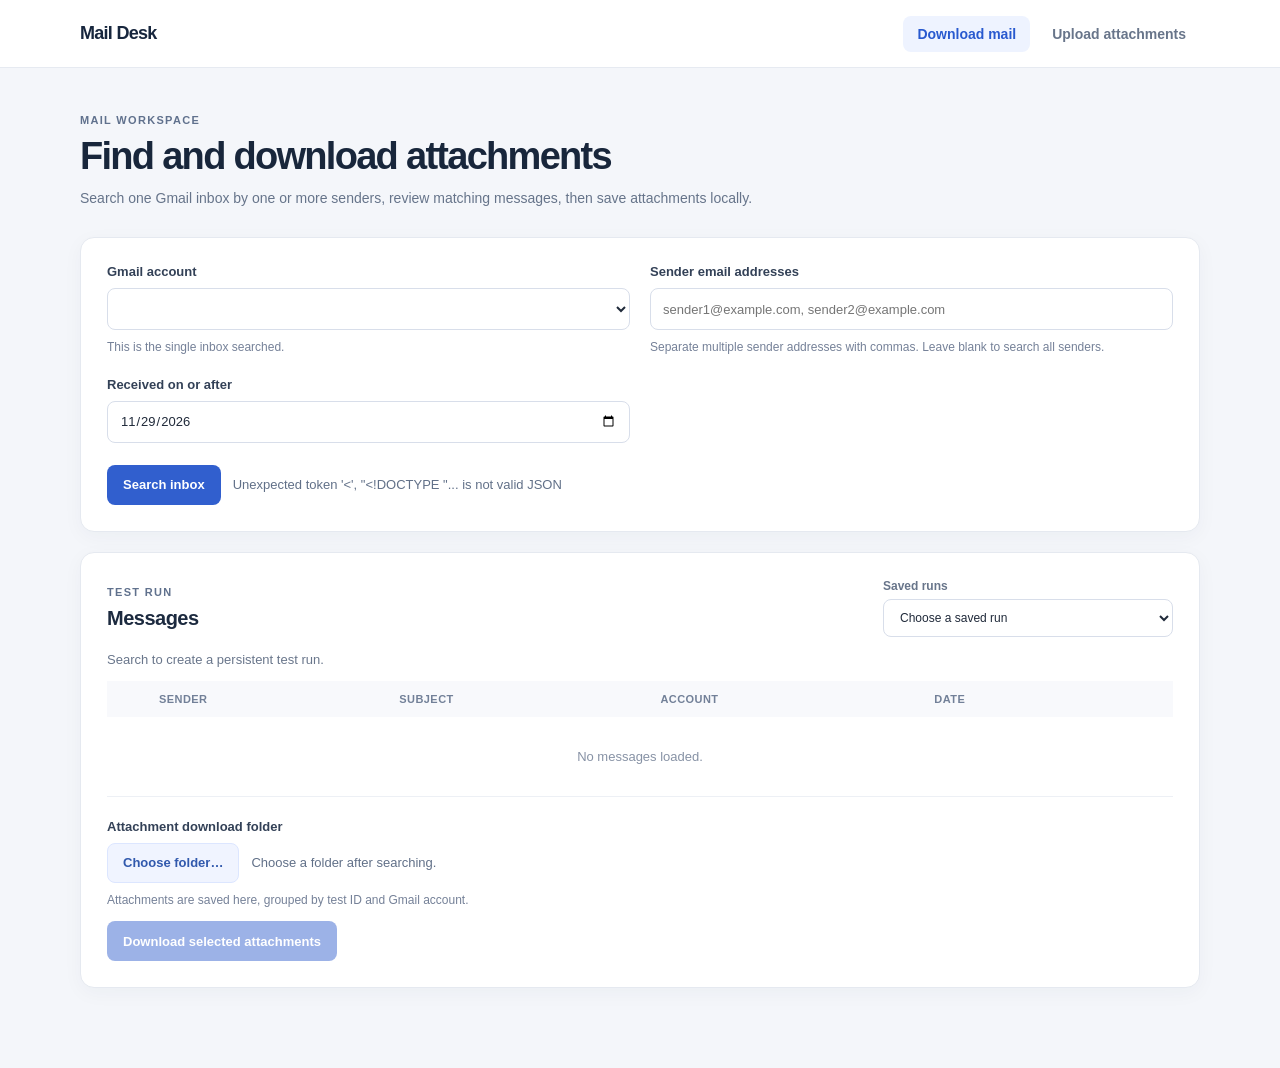
==== static/index.html @ a6752e16 "first" ====
<!doctype html>
<html lang="en">
  <head>
    <meta charset="utf-8">
    <meta name="viewport" content="width=device-width, initial-scale=1">
    <title>Mail Desk — Download</title>
    <link rel="stylesheet" href="/static/styles.css">
    <script src="/static/downloader.js" defer></script>
  </head>
  <body>
    <header class="topbar">
      <a class="brand" href="/">Mail Desk</a>
      <nav aria-label="Main navigation">
        <a class="active" href="/">Download mail</a>
        <a href="/send">Upload attachments</a>
      </nav>
    </header>
    <main>
      <section class="intro">
        <p class="eyebrow">MAIL WORKSPACE</p>
        <h1>Find and download attachments</h1>
        <p>Search one Gmail inbox by one or more senders, review matching messages, then save attachments locally.</p>
      </section>

      <section class="panel">
        <form id="search-form">
          <div class="form-grid">
            <label class="field">
              Gmail account
              <select id="account" name="account" required></select>
              <small>This is the single inbox searched.</small>
            </label>
            <label class="field">
              Sender email addresses
              <input id="senders" name="senders" type="text" placeholder="sender1@example.com, sender2@example.com">
              <small>Separate multiple sender addresses with commas. Leave blank to search all senders.</small>
            </label>
            <label class="field">
              Received on or after
              <input id="after-date" name="after_date" type="date" required>
            </label>
          </div>
          <div class="actions">
            <button class="button button-primary" type="submit">Search inbox</button>
            <span id="search-status" class="status" role="status"></span>
          </div>
        </form>
      </section>

      <section class="panel results-panel">
        <div class="section-heading">
          <div>
            <p class="eyebrow">TEST RUN</p>
            <h2>Messages</h2>
          </div>
          <label class="history-field">
            Saved runs
            <select id="test-history"><option value="">Choose a saved run</option></select>
          </label>
        </div>
        <div id="run-summary" class="run-summary" aria-live="polite">Search to create a persistent test run.</div>
        <div id="error-list" class="notice notice-error" hidden></div>
        <div class="table-wrap">
          <table>
            <thead>
              <tr>
                <th><span class="sr-only">Select</span></th>
                <th>Sender</th>
                <th>Subject</th>
                <th>Account</th>
                <th>Date</th>
                <th><span class="sr-only">Actions</span></th>
              </tr>
            </thead>
            <tbody id="message-list">
              <tr><td colspan="6" class="empty-state">No messages loaded.</td></tr>
            </tbody>
          </table>
        </div>
        <div class="actions">
          <div class="field field-wide">
            <span>Attachment download folder</span>
            <div class="folder-picker">
              <button id="pick-download-folder" class="button button-secondary" type="button">Choose folder…</button>
              <span id="download-folder" class="folder-path" aria-live="polite">Choose a folder after searching.</span>
            </div>
            <small>Attachments are saved here, grouped by test ID and Gmail account.</small>
          </div>
          <button id="download-selected" class="button button-primary" type="button" disabled>Download selected attachments</button>
          <span id="download-status" class="status" role="status"></span>
        </div>
      </section>
    </main>
  </body>
</html>
---- static/styles.css ----
:root {
  color-scheme: light;
  font-family: -apple-system, BlinkMacSystemFont, "Segoe UI", sans-serif;
  color: #202a3a;
  background: #f4f6fa;
  font-synthesis: none;
  text-rendering: optimizeLegibility;
}

* {
  box-sizing: border-box;
}

body {
  margin: 0;
}

.topbar {
  height: 68px;
  display: flex;
  align-items: center;
  justify-content: space-between;
  gap: 24px;
  padding: 0 max(24px, calc((100vw - 1120px) / 2));
  background: #fff;
  border-bottom: 1px solid #e6eaf1;
}

.brand {
  color: #17263d;
  font-size: 18px;
  font-weight: 750;
  text-decoration: none;
  letter-spacing: -0.04em;
}

nav {
  display: flex;
  align-items: center;
  gap: 8px;
}

nav a {
  color: #68758a;
  padding: 10px 14px;
  border-radius: 8px;
  text-decoration: none;
  font-size: 14px;
  font-weight: 600;
}

nav a:hover,
nav a.active {
  color: #2859cf;
  background: #eef3ff;
}

main {
  width: min(1120px, calc(100% - 40px));
  margin: 46px auto 80px;
}

.intro {
  margin-bottom: 28px;
}

.eyebrow {
  margin: 0 0 9px;
  color: #60718d;
  font-size: 11px;
  font-weight: 750;
  letter-spacing: 0.12em;
}

h1,
h2,
p {
  margin-top: 0;
}

h1 {
  margin-bottom: 9px;
  color: #18263b;
  font-size: clamp(28px, 4vw, 38px);
  letter-spacing: -0.045em;
}

.intro > p:last-child,
.help-text {
  color: #66748a;
  font-size: 14px;
  line-height: 1.6;
}

.panel {
  margin-top: 20px;
  padding: 26px;
  background: #fff;
  border: 1px solid #e5e9f0;
  border-radius: 14px;
  box-shadow: 0 5px 20px rgb(32 48 74 / 4%);
}

.form-grid {
  display: grid;
  grid-template-columns: repeat(2, minmax(0, 1fr));
  gap: 20px;
}

.field {
  display: grid;
  align-content: start;
  gap: 9px;
  color: #334157;
  font-size: 13px;
  font-weight: 650;
}

.field-wide {
  grid-column: 1 / -1;
}

input,
select {
  width: 100%;
  min-height: 42px;
  padding: 10px 12px;
  border: 1px solid #d8deea;
  border-radius: 8px;
  background: #fff;
  color: #202a3a;
  font: inherit;
  font-weight: 450;
}

select[multiple] {
  padding: 6px;
}

input:focus,
select:focus {
  outline: 3px solid rgb(58 107 225 / 16%);
  border-color: #6d91eb;
}

.field small {
  color: #758198;
  font-size: 12px;
  font-weight: 400;
  line-height: 1.45;
}

.folder-picker {
  display: flex;
  align-items: center;
  gap: 12px;
  min-width: 0;
}

.folder-path {
  overflow: hidden;
  color: #617088;
  font-size: 13px;
  font-weight: 450;
  text-overflow: ellipsis;
  white-space: nowrap;
}

.actions {
  display: flex;
  flex-wrap: wrap;
  align-items: center;
  gap: 12px;
  margin-top: 22px;
}

.actions > .field-wide {
  flex-basis: 100%;
}

.button {
  min-height: 40px;
  padding: 10px 15px;
  border: 1px solid transparent;
  border-radius: 8px;
  cursor: pointer;
  font: inherit;
  font-size: 13px;
  font-weight: 700;
}

.button:disabled {
  opacity: 0.48;
  cursor: not-allowed;
}

.button-primary {
  color: #fff;
  background: #315fce;
}

.button-primary:hover:not(:disabled) {
  background: #254db0;
}

.button-secondary {
  color: #3159ad;
  background: #f0f4ff;
  border-color: #dce6ff;
}

.button-secondary:hover:not(:disabled) {
  background: #e4ebff;
}

.button-danger {
  min-height: 32px;
  padding: 6px 10px;
  color: #a53e4a;
  background: #fff5f5;
  border-color: #f2dada;
}

.status {
  color: #617088;
  font-size: 13px;
}

.section-heading {
  display: flex;
  align-items: center;
  justify-content: space-between;
  gap: 20px;
  margin-bottom: 17px;
}

h2 {
  margin-bottom: 0;
  color: #1c2a3f;
  font-size: 20px;
  letter-spacing: -0.025em;
}

.history-field {
  display: grid;
  gap: 6px;
  min-width: min(290px, 100%);
  color: #68758a;
  font-size: 12px;
  font-weight: 600;
}

.history-field select {
  min-height: 38px;
}

.run-summary {
  margin: -2px 0 14px;
  color: #69768b;
  font-size: 13px;
}

.table-wrap {
  width: 100%;
  overflow-x: auto;
}

table {
  width: 100%;
  border-collapse: collapse;
  font-size: 13px;
  text-align: left;
}

th {
  padding: 12px 10px;
  color: #728098;
  background: #f8f9fc;
  font-size: 11px;
  font-weight: 700;
  letter-spacing: 0.04em;
  text-transform: uppercase;
}

td {
  padding: 13px 10px;
  border-bottom: 1px solid #edf0f5;
  color: #3f4c61;
  vertical-align: middle;
}

td:first-child,
th:first-child {
  width: 42px;
}

td input[type="checkbox"] {
  width: 16px;
  min-height: 16px;
  margin: 0;
}

td input[type="text"] {
  min-width: 170px;
}

.empty-state {
  padding: 32px 12px;
  color: #8792a5;
  text-align: center;
}

.notice {
  margin-top: 14px;
  padding: 12px 14px;
  border-radius: 8px;
  background: #f1f5ff;
  color: #405679;
  font-size: 13px;
  line-height: 1.6;
  white-space: pre-line;
}

.notice-error {
  margin: 0 0 14px;
  background: #fff3f1;
  color: #943f37;
}

.help-text {
  margin-bottom: 18px;
}

code {
  padding: 2px 5px;
  border-radius: 4px;
  background: #f1f3f8;
  font-size: 12px;
}

.sr-only {
  position: absolute;
  width: 1px;
  height: 1px;
  overflow: hidden;
  clip: rect(0, 0, 0, 0);
  white-space: nowrap;
  clip-path: inset(50%);
}

@media (max-width: 680px) {
  .topbar {
    height: auto;
    align-items: flex-start;
    flex-direction: column;
    gap: 8px;
    padding: 16px 20px 12px;
  }

  nav {
    width: 100%;
  }

  nav a {
    padding: 8px 10px;
  }

  main {
    width: min(100% - 24px, 1120px);
    margin-top: 30px;
  }

  .panel {
    padding: 18px;
  }

  .form-grid {
    grid-template-columns: 1fr;
  }

  .field-wide {
    grid-column: auto;
  }

  .section-heading {
    align-items: flex-start;
    flex-direction: column;
  }
}
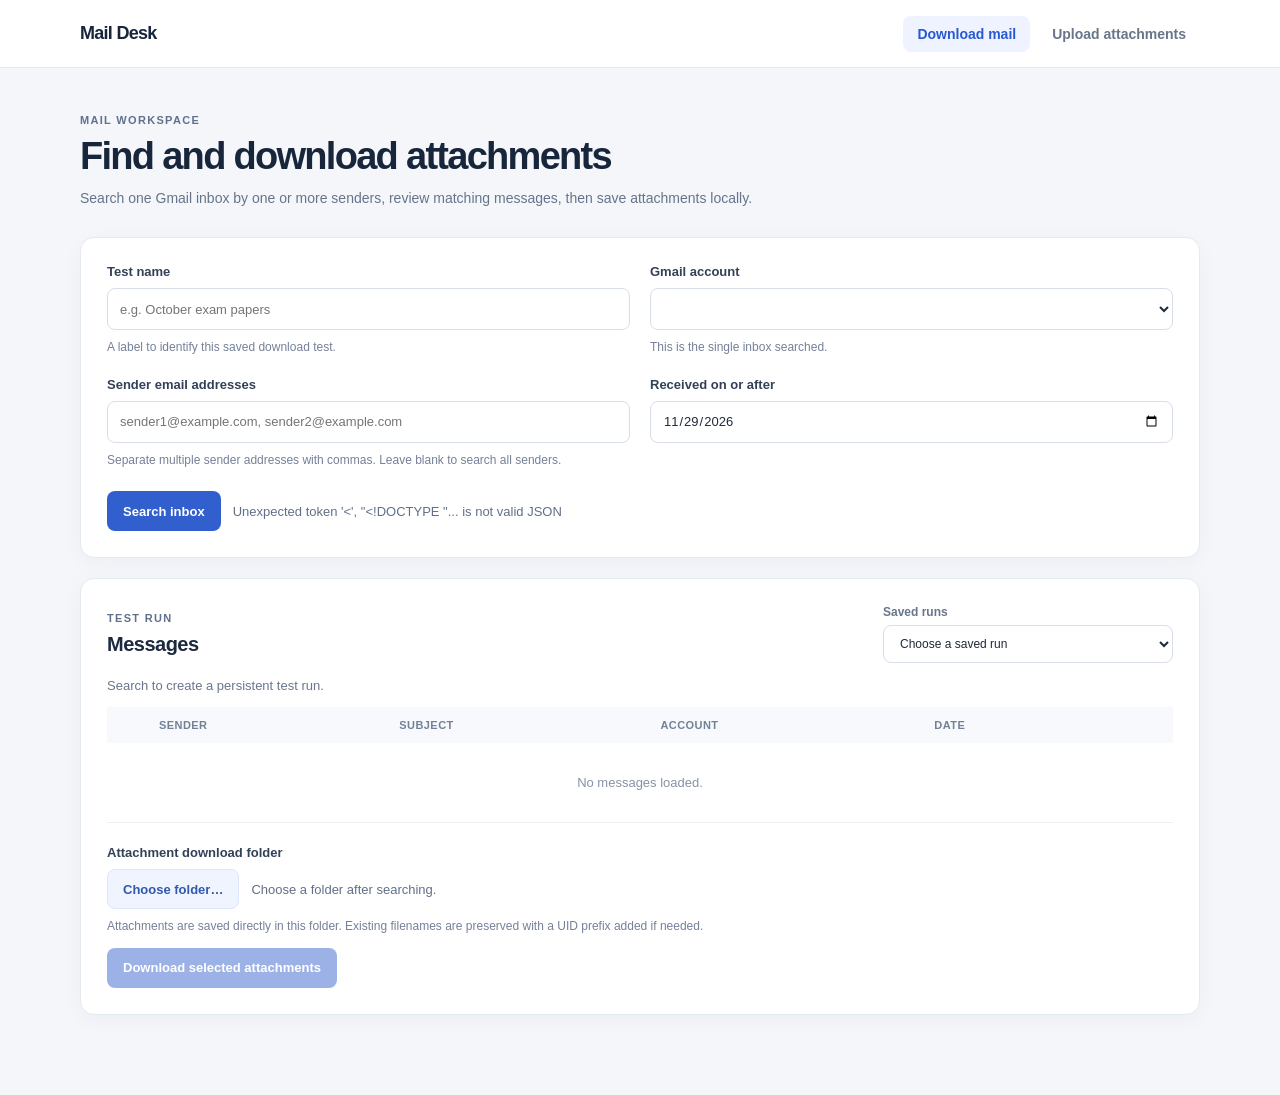
==== commit ab46ed72: "Upload Done" ====
--- a/static/index.html
+++ b/static/index.html
@@ -25,6 +25,11 @@
       <section class="panel">
         <form id="search-form">
           <div class="form-grid">
+            <label class="field">
+              Test name
+              <input id="test-name" name="test_name" type="text" placeholder="e.g. October exam papers">
+              <small>A label to identify this saved download test.</small>
+            </label>
             <label class="field">
               Gmail account
               <select id="account" name="account" required></select>
@@ -84,7 +89,7 @@
               <button id="pick-download-folder" class="button button-secondary" type="button">Choose folder…</button>
               <span id="download-folder" class="folder-path" aria-live="polite">Choose a folder after searching.</span>
             </div>
-            <small>Attachments are saved here, grouped by test ID and Gmail account.</small>
+            <small>Attachments are saved directly in this folder. Existing filenames are preserved with a UID prefix added if needed.</small>
           </div>
           <button id="download-selected" class="button button-primary" type="button" disabled>Download selected attachments</button>
           <span id="download-status" class="status" role="status"></span>
--- a/static/styles.css
+++ b/static/styles.css
@@ -178,6 +178,19 @@
   flex-basis: 100%;
 }
 
+.file-status-panel {
+  margin-top: 22px;
+  border-top: 1px solid #e6eaf1;
+  padding-top: 16px;
+}
+
+.file-status-panel summary {
+  color: #334157;
+  cursor: pointer;
+  font-size: 14px;
+  font-weight: 700;
+}
+
 .button {
   min-height: 40px;
   padding: 10px 15px;
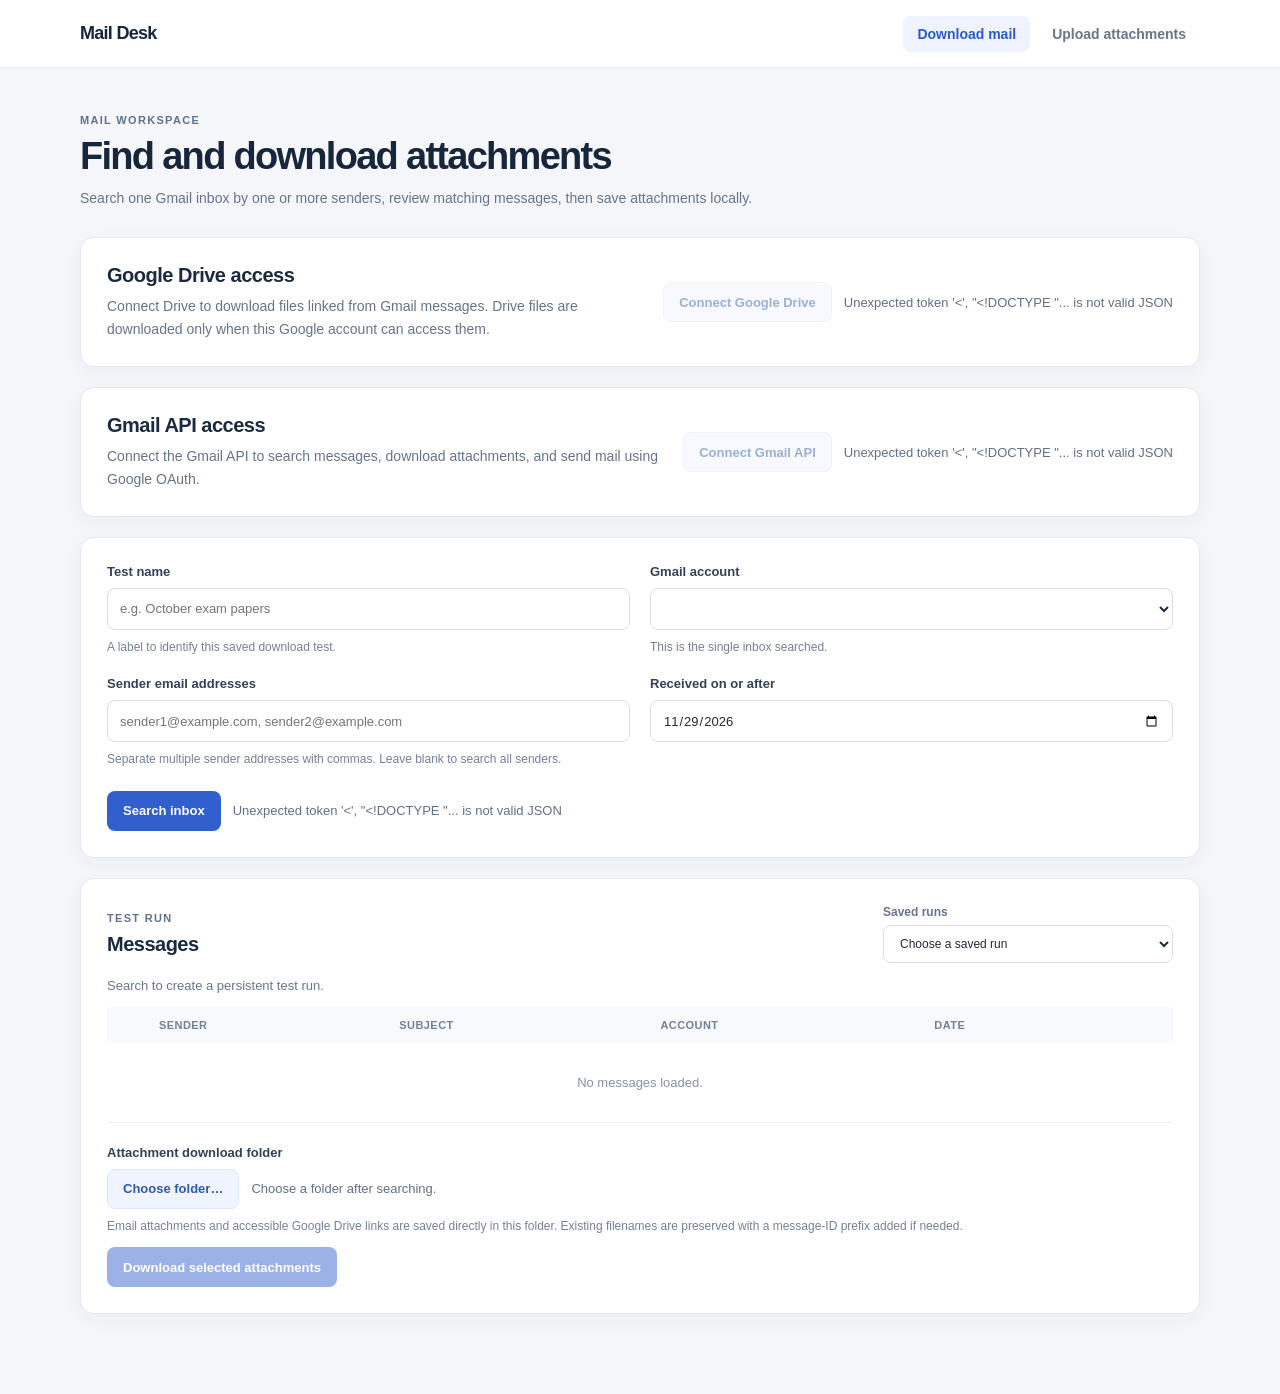
==== commit 48ae4aca: "Download and upload working" ====
--- a/static/index.html
+++ b/static/index.html
@@ -6,6 +6,8 @@
     <title>Mail Desk — Download</title>
     <link rel="stylesheet" href="/static/styles.css">
     <script src="/static/downloader.js" defer></script>
+    <script src="/static/drive.js" defer></script>
+    <script src="/static/gmail-auth.js" defer></script>
   </head>
   <body>
     <header class="topbar">
@@ -20,6 +22,28 @@
         <p class="eyebrow">MAIL WORKSPACE</p>
         <h1>Find and download attachments</h1>
         <p>Search one Gmail inbox by one or more senders, review matching messages, then save attachments locally.</p>
+      </section>
+
+      <section class="panel drive-connection">
+        <div>
+          <h2>Google Drive access</h2>
+          <p class="help-text">Connect Drive to download files linked from Gmail messages. Drive files are downloaded only when this Google account can access them.</p>
+        </div>
+        <div class="actions">
+          <button id="connect-drive" class="button button-secondary" type="button">Connect Google Drive</button>
+          <span id="drive-connection-status" class="status" role="status">Checking Google Drive…</span>
+        </div>
+      </section>
+
+      <section class="panel drive-connection">
+        <div>
+          <h2>Gmail API access</h2>
+          <p class="help-text">Connect the Gmail API to search messages, download attachments, and send mail using Google OAuth.</p>
+        </div>
+        <div class="actions">
+          <button id="connect-gmail" class="button button-secondary" type="button">Connect Gmail API</button>
+          <span id="gmail-connection-status" class="status" role="status">Checking Gmail API…</span>
+        </div>
       </section>
 
       <section class="panel">
@@ -89,7 +113,7 @@
               <button id="pick-download-folder" class="button button-secondary" type="button">Choose folder…</button>
               <span id="download-folder" class="folder-path" aria-live="polite">Choose a folder after searching.</span>
             </div>
-            <small>Attachments are saved directly in this folder. Existing filenames are preserved with a UID prefix added if needed.</small>
+            <small>Email attachments and accessible Google Drive links are saved directly in this folder. Existing filenames are preserved with a message-ID prefix added if needed.</small>
           </div>
           <button id="download-selected" class="button button-primary" type="button" disabled>Download selected attachments</button>
           <span id="download-status" class="status" role="status"></span>
--- a/static/styles.css
+++ b/static/styles.css
@@ -99,6 +99,26 @@
   border: 1px solid #e5e9f0;
   border-radius: 14px;
   box-shadow: 0 5px 20px rgb(32 48 74 / 4%);
+}
+
+.drive-connection {
+  display: flex;
+  align-items: center;
+  justify-content: space-between;
+  gap: 20px;
+}
+
+.drive-connection h2 {
+  margin-bottom: 8px;
+}
+
+.drive-connection .help-text {
+  margin-bottom: 0;
+}
+
+.drive-connection .actions {
+  flex-shrink: 0;
+  margin-top: 0;
 }
 
 .form-grid {
@@ -399,4 +419,9 @@
     align-items: flex-start;
     flex-direction: column;
   }
-}
+
+  .drive-connection {
+    align-items: flex-start;
+    flex-direction: column;
+  }
+}
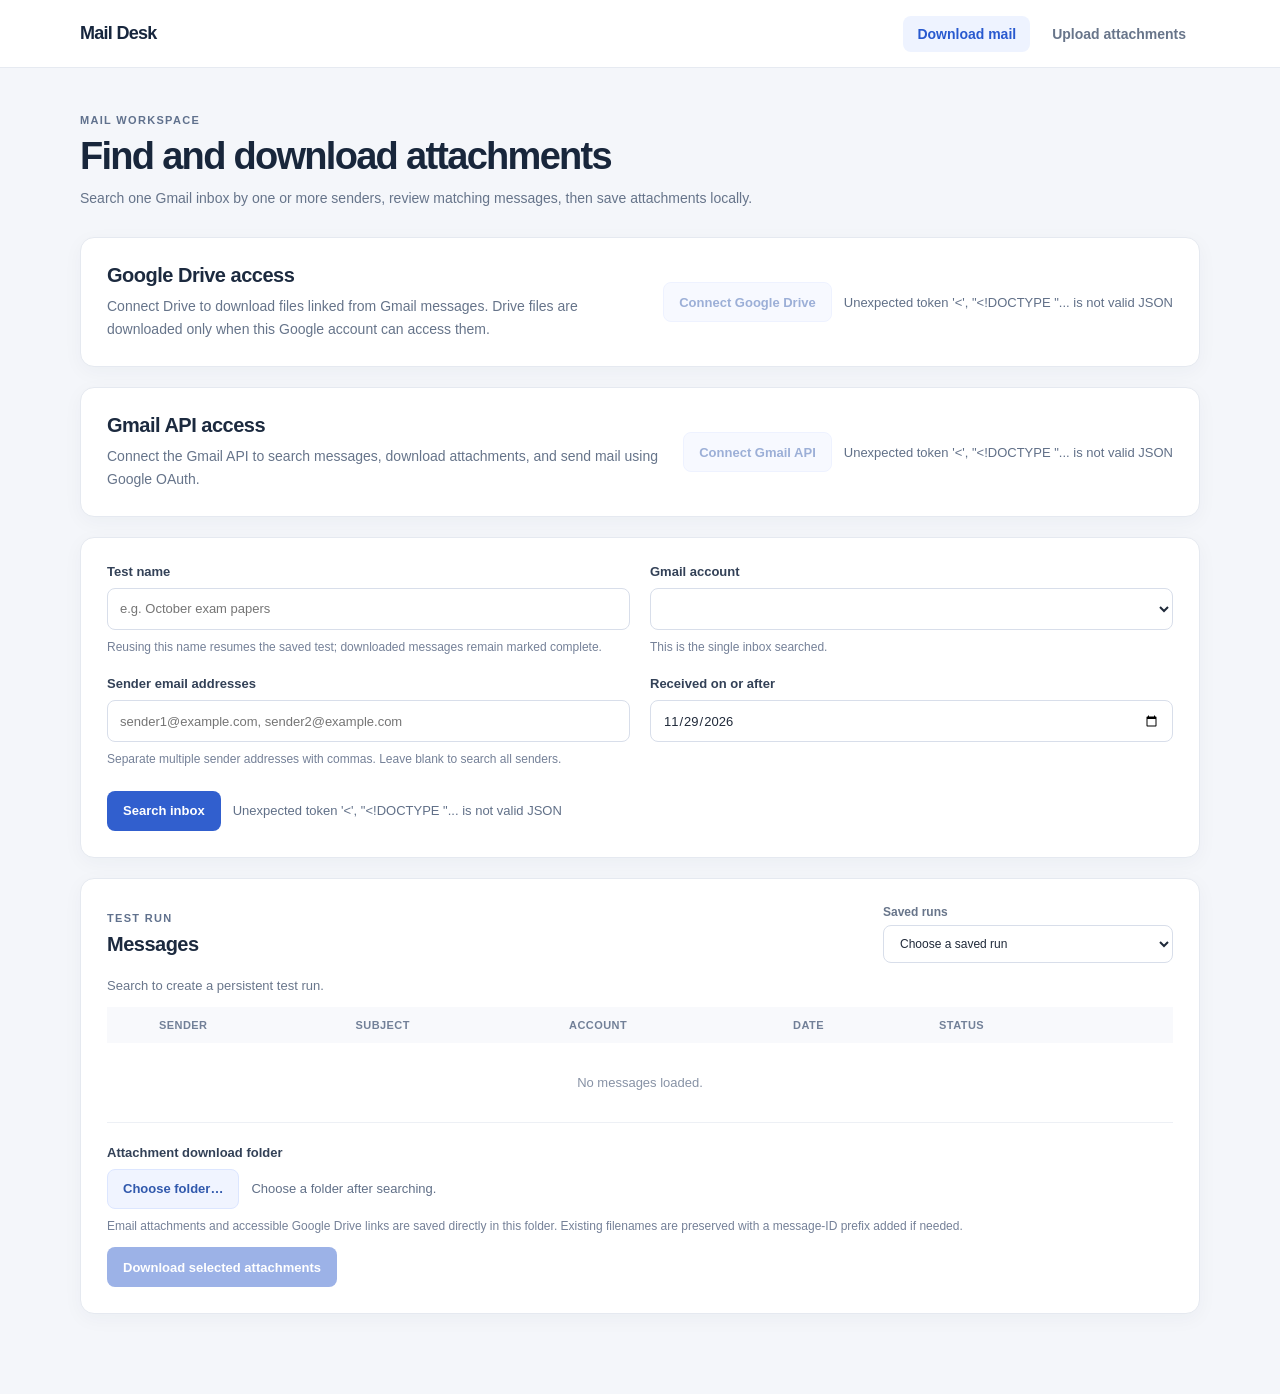
==== commit 6347922e: "commit" ====
--- a/static/index.html
+++ b/static/index.html
@@ -51,8 +51,8 @@
           <div class="form-grid">
             <label class="field">
               Test name
-              <input id="test-name" name="test_name" type="text" placeholder="e.g. October exam papers">
-              <small>A label to identify this saved download test.</small>
+              <input id="test-name" name="test_name" type="text" placeholder="e.g. October exam papers" required>
+              <small>Reusing this name resumes the saved test; downloaded messages remain marked complete.</small>
             </label>
             <label class="field">
               Gmail account
@@ -98,11 +98,12 @@
                 <th>Subject</th>
                 <th>Account</th>
                 <th>Date</th>
+                <th>Status</th>
                 <th><span class="sr-only">Actions</span></th>
               </tr>
             </thead>
             <tbody id="message-list">
-              <tr><td colspan="6" class="empty-state">No messages loaded.</td></tr>
+              <tr><td colspan="7" class="empty-state">No messages loaded.</td></tr>
             </tbody>
           </table>
         </div>
